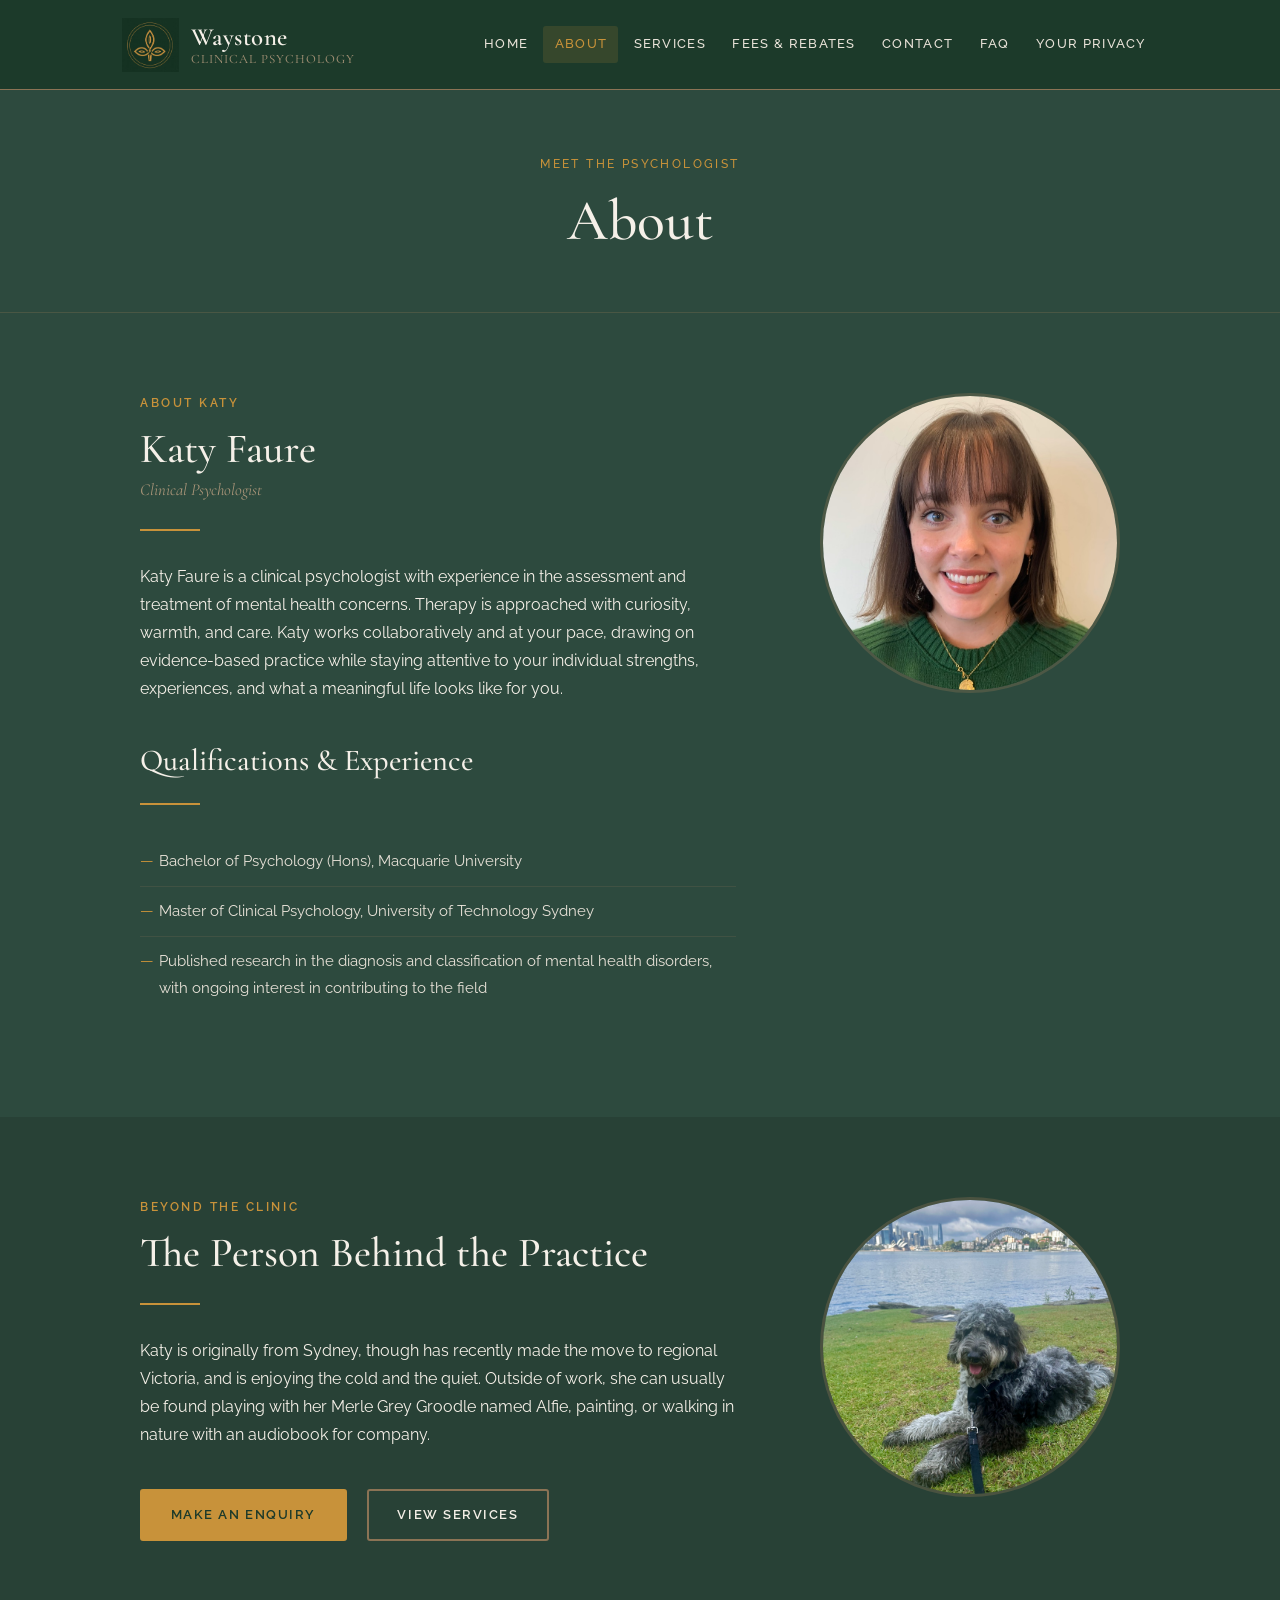
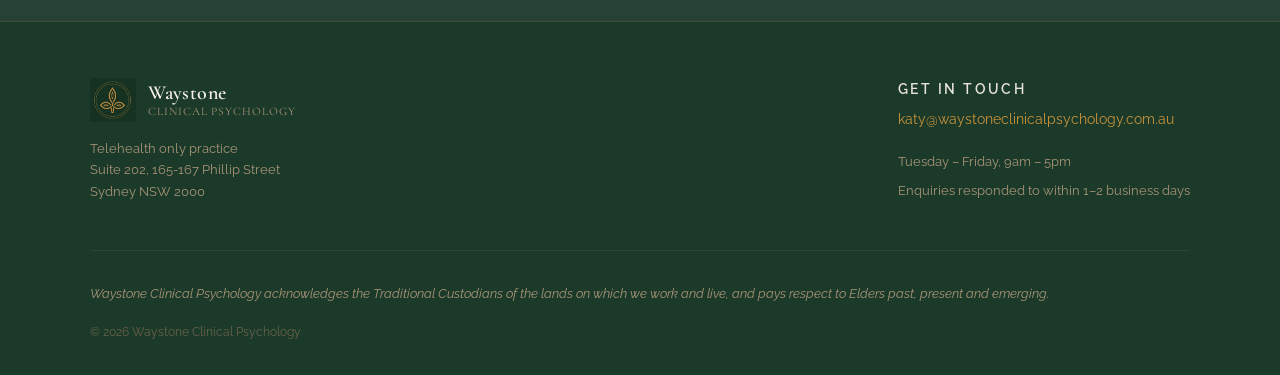
==== about.html @ 0be6ba47 "add logo and update about page" ====
<!DOCTYPE html>
<html lang="en">
<head>
  <meta charset="UTF-8">
  <meta name="viewport" content="width=device-width, initial-scale=1.0">
  <meta name="description" content="Katy Faure is a clinical psychologist offering telehealth psychology services for adults across Australia through Waystone Clinical Psychology. Specialising in trauma, EMDR, Schema Therapy, identity, shame, relationships, anxiety, depression, and complex presentations.">
  <meta name="keywords" content="Katy Faure, clinical psychologist, Waystone Clinical Psychology, telehealth psychology Australia, online psychologist Australia, telehealth psychologist, trauma therapy, EMDR therapy, Schema Therapy, IFS therapy, ACT therapy, CBT, DBT, anxiety treatment, depression treatment, trauma treatment, complex trauma, PTSD, shame therapy, identity therapy, relationship therapy, gender affirming psychology, WPATH assessment, sexuality psychology, adult psychology, psychologist telehealth, psychology Medicare rebate, Better Access psychology">
  <title>About — Waystone Clinical Psychology</title>
  <link rel="stylesheet" href="style.css">
  <link rel="preconnect" href="https://fonts.googleapis.com">
  <link rel="preconnect" href="https://fonts.gstatic.com" crossorigin>
  <link href="https://fonts.googleapis.com/css2?family=Cormorant+Garamond:ital,wght@0,300;0,400;0,500;0,600;1,300;1,400;1,500&family=Raleway:wght@300;400;500;600&display=swap" rel="stylesheet">
</head>
<body>

  <div id="site-header-placeholder"></div>

  <main>

    <!-- ── Page Header ── -->
    <section class="page-header">
      <div class="container">
        <p class="page-header__label">Meet the psychologist</p>
        <h1>About</h1>
      </div>
    </section>

    <!-- ── Section 1: About Katy ── -->
    <section class="section">
      <div class="container">
        <div class="about-grid">

          <!-- Text -->
          <div>
            <p class="section__label">About Katy</p>
            <h2>Katy Faure</h2>
            <p style="font-family:'Cormorant Garamond',serif;font-size:1.05rem;font-style:italic;color:var(--stone-light);margin-bottom:1.5rem;">Clinical Psychologist</p>
            <div class="divider"></div>

            <p>Katy Faure is a clinical psychologist with experience in the assessment and treatment of mental health concerns. Therapy is approached with curiosity, warmth, and care. Katy works collaboratively and at your pace, drawing on evidence-based practice while staying attentive to your individual strengths, experiences, and what a meaningful life looks like for you.</p>

            <h3 style="margin-top:2.5rem;margin-bottom:0.5rem;">Qualifications &amp; Experience</h3>
            <div class="divider"></div>

            <ul class="qualifications-list">
              <li>Bachelor of Psychology (Hons), Macquarie University</li>
              <li>Master of Clinical Psychology, University of Technology Sydney</li>
              <li>Published research in the diagnosis and classification of mental health disorders, with ongoing interest in contributing to the field</li>
            </ul>

          </div>

          <!-- Katy photo -->
          <div style="display:flex;align-items:center;justify-content:center;">
            <img src="katy.jpg" alt="Katy Faure, Clinical Psychologist" class="photo-circle">
          </div>

        </div>
      </div>
    </section>

    <!-- ── Section 2: The Person ── -->
    <section class="section section--alt">
      <div class="container">
        <div class="about-grid" style="max-width:1000px;margin:0 auto;">

          <!-- Text -->
          <div>
            <p class="section__label">Beyond the clinic</p>
            <h2>The Person Behind the Practice</h2>
            <div class="divider"></div>

            <p>Katy is originally from Sydney, though has recently made the move to regional Victoria, and is enjoying the cold and the quiet. Outside of work, she can usually be found playing with her Merle Grey Groodle named Alfie, painting, or walking in nature with an audiobook for company.</p>

            <div style="margin-top:2.5rem;">
              <a href="contact.html" class="btn btn--primary">Make an Enquiry</a>
              <a href="services.html" class="btn btn--outline" style="margin-left:1rem;">View Services</a>
            </div>
          </div>

          <!-- Alfie photo -->
          <div style="display:flex;align-items:center;justify-content:center;">
            <img src="alfie.jpg" alt="Alfie, Katy's Merle Grey Groodle" class="photo-circle" style="object-position: center 60%;">
          </div>

        </div>
      </div>
    </section>

  </main>

  <div id="site-footer-placeholder"></div>

  <script src="nav.js"></script>
</body>
</html>
---- style.css ----
/* =====================================================
   Waystone Clinical Psychology — Main Stylesheet
   ===================================================== */

@import url('https://fonts.googleapis.com/css2?family=Cormorant+Garamond:ital,wght@0,300;0,400;0,500;0,600;1,300;1,400;1,500&family=Raleway:wght@300;400;500;600&display=swap');

/* ── Reset & Base ── */
*, *::before, *::after {
  box-sizing: border-box;
  margin: 0;
  padding: 0;
}

:root {
  --green:  #2D4A3E;
  --green-dark: #1C3A2A;
  --cream:  #F5F0E8;
  --ochre:  #C8923A;
  --stone:  #8B7355;
  --stone-light: #A89478;
  --cream-dim: #E8E2D8;
}

html {
  scroll-behavior: smooth;
}

body {
  background-color: var(--green);
  color: var(--cream);
  font-family: 'Raleway', sans-serif;
  font-weight: 400;
  font-size: 1rem;
  line-height: 1.75;
  min-height: 100vh;
  display: flex;
  flex-direction: column;
}

img {
  max-width: 100%;
  display: block;
}

a {
  color: var(--ochre);
  text-decoration: none;
  transition: color 0.2s ease, opacity 0.2s ease;
}

a:hover {
  color: var(--cream);
}

/* ── Typography ── */
h1, h2, h3, h4, h5 {
  font-family: 'Cormorant Garamond', serif;
  font-weight: 500;
  line-height: 1.2;
  color: var(--cream);
}

h1 { font-size: clamp(2.2rem, 5vw, 3.6rem); }
h2 { font-size: clamp(1.7rem, 3.5vw, 2.6rem); }
h3 { font-size: clamp(1.3rem, 2.5vw, 1.9rem); }
h4 { font-size: 1.25rem; }

p {
  margin-bottom: 1.2rem;
  color: var(--cream);
}

p:last-child {
  margin-bottom: 0;
}

em {
  font-style: italic;
  color: var(--cream-dim);
}

strong {
  font-weight: 600;
}

/* ── Layout ── */
.container {
  width: 100%;
  max-width: 1100px;
  margin: 0 auto;
  padding: 0 2rem;
}

.container--narrow {
  max-width: 780px;
}

main {
  flex: 1;
}

/* ── Divider ── */
.divider {
  width: 60px;
  height: 2px;
  background-color: var(--ochre);
  margin: 1.5rem 0 2rem;
}

.divider--center {
  margin: 1.5rem auto 2rem;
}

/* ── Header / Nav ── */
.site-header {
  background-color: var(--green-dark);
  border-bottom: 1px solid var(--stone);
  position: sticky;
  top: 0;
  z-index: 100;
}

.header-inner {
  display: flex;
  align-items: center;
  justify-content: space-between;
  padding: 1.1rem 2rem;
  max-width: 1100px;
  margin: 0 auto;
  gap: 1rem;
}

/* Logo */
.logo {
  text-decoration: none;
  display: flex;
  flex-direction: row;
  align-items: center;
  gap: 0.75rem;
  line-height: 1.15;
}

.logo__img {
  height: 54px;
  width: auto;
  display: block;
  flex-shrink: 0;
  transition: opacity 0.2s;
}

.logo__text {
  display: flex;
  flex-direction: column;
}

.logo__wordmark {
  font-family: 'Cormorant Garamond', serif;
  font-size: 1.55rem;
  font-weight: 600;
  color: var(--cream);
  letter-spacing: 0.02em;
  transition: color 0.2s;
}

.logo__sub {
  font-family: 'Cormorant Garamond', serif;
  font-size: 0.8rem;
  font-weight: 400;
  color: var(--stone-light);
  letter-spacing: 0.08em;
  text-transform: uppercase;
  transition: color 0.2s;
}

.logo:hover .logo__img {
  opacity: 0.85;
}

.logo:hover .logo__wordmark,
.logo:hover .logo__sub {
  color: var(--ochre);
}

/* Hero logo (home page) */
.hero__logo {
  height: 130px;
  width: auto;
  display: block;
  margin: 0 auto 2rem;
}

/* Nav */
.site-nav {
  display: flex;
  align-items: center;
  gap: 0.25rem;
}

.site-nav a {
  font-family: 'Raleway', sans-serif;
  font-size: 0.82rem;
  font-weight: 500;
  letter-spacing: 0.1em;
  text-transform: uppercase;
  color: var(--cream-dim);
  padding: 0.45rem 0.7rem;
  border-radius: 3px;
  transition: color 0.2s, background-color 0.2s;
}

.site-nav a:hover,
.site-nav a.active {
  color: var(--cream);
  background-color: rgba(200, 146, 58, 0.15);
}

.site-nav a.active {
  color: var(--ochre);
}

/* Hamburger */
.nav-toggle {
  display: none;
  flex-direction: column;
  gap: 5px;
  background: none;
  border: none;
  cursor: pointer;
  padding: 6px;
  border-radius: 4px;
}

.nav-toggle span {
  display: block;
  width: 24px;
  height: 2px;
  background-color: var(--cream);
  transition: transform 0.3s, opacity 0.3s;
}

.nav-toggle[aria-expanded="true"] span:nth-child(1) {
  transform: translateY(7px) rotate(45deg);
}
.nav-toggle[aria-expanded="true"] span:nth-child(2) {
  opacity: 0;
}
.nav-toggle[aria-expanded="true"] span:nth-child(3) {
  transform: translateY(-7px) rotate(-45deg);
}

/* Mobile nav */
@media (max-width: 820px) {
  .logo__img {
    height: 42px;
  }

  .hero__logo {
    height: 100px;
  }

  .nav-toggle {
    display: flex;
  }

  .site-nav {
    display: none;
    flex-direction: column;
    align-items: flex-start;
    gap: 0;
    position: absolute;
    top: 100%;
    left: 0;
    right: 0;
    background-color: var(--green-dark);
    border-bottom: 1px solid var(--stone);
    padding: 1rem 2rem;
  }

  .site-nav.is-open {
    display: flex;
  }

  .site-nav a {
    width: 100%;
    padding: 0.7rem 0.5rem;
    border-bottom: 1px solid rgba(139, 115, 85, 0.2);
    border-radius: 0;
    font-size: 0.9rem;
  }

  .site-nav a:last-child {
    border-bottom: none;
  }

  .site-header {
    position: relative;
  }
}

/* ── Hero / Page Banner ── */
.hero {
  padding: 6rem 2rem 5rem;
  text-align: center;
  border-bottom: 1px solid rgba(139, 115, 85, 0.3);
}

.hero__eyebrow {
  font-family: 'Raleway', sans-serif;
  font-size: 0.78rem;
  font-weight: 500;
  letter-spacing: 0.2em;
  text-transform: uppercase;
  color: var(--ochre);
  margin-bottom: 1rem;
}

.hero__title {
  margin-bottom: 1.2rem;
}

.hero__tagline {
  font-family: 'Cormorant Garamond', serif;
  font-size: clamp(1.2rem, 2.5vw, 1.55rem);
  font-style: italic;
  color: var(--cream-dim);
  margin-bottom: 2rem;
}

.hero__notice {
  display: inline-block;
  font-size: 0.82rem;
  font-weight: 500;
  letter-spacing: 0.05em;
  color: var(--stone-light);
  background-color: rgba(139, 115, 85, 0.15);
  border: 1px solid rgba(139, 115, 85, 0.35);
  padding: 0.55rem 1.2rem;
  border-radius: 3px;
  margin-top: 0.5rem;
}

/* Page header (for inner pages) */
.page-header {
  padding: 4rem 2rem 3.5rem;
  text-align: center;
  border-bottom: 1px solid rgba(139, 115, 85, 0.3);
}

.page-header__label {
  font-family: 'Raleway', sans-serif;
  font-size: 0.75rem;
  font-weight: 500;
  letter-spacing: 0.2em;
  text-transform: uppercase;
  color: var(--ochre);
  margin-bottom: 0.75rem;
}

/* ── Sections ── */
.section {
  padding: 5rem 2rem;
}

.section--alt {
  background-color: rgba(0, 0, 0, 0.12);
}

.section--tight {
  padding: 3.5rem 2rem;
}

.section__label {
  font-family: 'Raleway', sans-serif;
  font-size: 0.72rem;
  font-weight: 600;
  letter-spacing: 0.22em;
  text-transform: uppercase;
  color: var(--ochre);
  margin-bottom: 0.75rem;
}

/* ── Definition Block (Home) ── */
.definition-block {
  max-width: 720px;
  margin: 0 auto;
  padding: 2.5rem 3rem;
  border-left: 3px solid var(--ochre);
  background-color: rgba(0,0,0,0.12);
  border-radius: 0 4px 4px 0;
}

.definition-block p {
  font-family: 'Cormorant Garamond', serif;
  font-size: clamp(1.05rem, 2vw, 1.25rem);
  font-weight: 400;
  line-height: 1.85;
  color: var(--cream-dim);
}

@media (max-width: 600px) {
  .definition-block {
    padding: 1.75rem 1.5rem;
  }
}

/* ── Nav Buttons (Home) ── */
.nav-buttons {
  display: flex;
  flex-wrap: wrap;
  gap: 1rem;
  justify-content: center;
  margin-top: 5rem;
}

/* ── Buttons ── */
.btn {
  display: inline-block;
  font-family: 'Raleway', sans-serif;
  font-size: 0.8rem;
  font-weight: 600;
  letter-spacing: 0.12em;
  text-transform: uppercase;
  padding: 0.8rem 1.8rem;
  border-radius: 3px;
  cursor: pointer;
  transition: background-color 0.2s, color 0.2s, border-color 0.2s, transform 0.15s;
  border: 2px solid transparent;
  text-decoration: none;
}

.btn--primary {
  background-color: var(--ochre);
  color: var(--green-dark);
  border-color: var(--ochre);
}

.btn--primary:hover {
  background-color: transparent;
  color: var(--ochre);
  transform: translateY(-1px);
}

.btn--outline {
  background-color: transparent;
  color: var(--cream);
  border-color: var(--stone);
}

.btn--outline:hover {
  border-color: var(--ochre);
  color: var(--ochre);
  transform: translateY(-1px);
}

/* ── About Page — Two Column ── */
.about-grid {
  display: grid;
  grid-template-columns: 1fr 340px;
  gap: 4rem;
  align-items: start;
  max-width: 1000px;
  margin: 0 auto;
}

.about-grid--reversed {
  grid-template-columns: 340px 1fr;
}

.photo-placeholder {
  background-color: rgba(139, 115, 85, 0.15);
  border: 2px dashed rgba(139, 115, 85, 0.4);
  border-radius: 4px;
  aspect-ratio: 3/4;
  display: flex;
  flex-direction: column;
  align-items: center;
  justify-content: center;
  gap: 0.75rem;
  color: var(--stone-light);
  font-size: 0.8rem;
  font-family: 'Raleway', sans-serif;
  font-weight: 500;
  letter-spacing: 0.06em;
  text-align: center;
  padding: 2rem;
}

.photo-placeholder svg {
  opacity: 0.4;
}

.photo-circle {
  width: 100%;
  max-width: 300px;
  aspect-ratio: 1 / 1;
  border-radius: 50%;
  object-fit: cover;
  object-position: center top;
  display: block;
  margin: 0 auto;
  border: 3px solid rgba(139, 115, 85, 0.35);
}

.qualifications-list {
  list-style: none;
  margin: 1.5rem 0;
}

.qualifications-list li {
  padding: 0.7rem 0;
  border-bottom: 1px solid rgba(139, 115, 85, 0.2);
  padding-left: 1.2rem;
  position: relative;
  font-size: 0.95rem;
  color: var(--cream-dim);
}

.qualifications-list li::before {
  content: '—';
  position: absolute;
  left: 0;
  color: var(--ochre);
}

.qualifications-list li:last-child {
  border-bottom: none;
}

@media (max-width: 820px) {
  .about-grid,
  .about-grid--reversed {
    grid-template-columns: 1fr;
  }

  .about-grid--reversed .photo-placeholder {
    order: -1;
    aspect-ratio: 4/3;
    max-height: 280px;
  }
}

/* ── Services Page ── */
.services-list {
  list-style: none;
  display: grid;
  grid-template-columns: repeat(auto-fill, minmax(260px, 1fr));
  gap: 0;
  margin: 1.5rem 0;
}

.services-list li {
  padding: 0.85rem 1rem 0.85rem 1.5rem;
  border-bottom: 1px solid rgba(139, 115, 85, 0.2);
  border-right: 1px solid rgba(139, 115, 85, 0.2);
  position: relative;
  font-size: 0.95rem;
  color: var(--cream-dim);
}

.services-list li::before {
  content: '';
  position: absolute;
  left: 0;
  top: 50%;
  transform: translateY(-50%);
  width: 4px;
  height: 4px;
  background-color: var(--ochre);
  border-radius: 50%;
}

.callout-box {
  background-color: rgba(200, 146, 58, 0.08);
  border: 1px solid rgba(200, 146, 58, 0.3);
  border-radius: 4px;
  padding: 1.75rem 2rem;
  margin-top: 2.5rem;
  font-size: 0.95rem;
}

/* ── Fees Page ── */
.fees-grid {
  display: grid;
  grid-template-columns: repeat(auto-fit, minmax(280px, 1fr));
  gap: 2rem;
  margin-top: 1rem;
}

.fee-card {
  background-color: rgba(0,0,0,0.15);
  border: 1px solid rgba(139, 115, 85, 0.3);
  border-radius: 6px;
  padding: 2rem 2rem 1.75rem;
}

.fee-card h3 {
  margin-bottom: 0.5rem;
}

.fee-amount {
  font-family: 'Cormorant Garamond', serif;
  font-size: 2.6rem;
  font-weight: 600;
  color: var(--ochre);
  line-height: 1;
  margin: 0.75rem 0 0.25rem;
}

.fee-detail {
  font-size: 0.85rem;
  color: var(--stone-light);
}

.cancellation-table {
  width: 100%;
  border-collapse: collapse;
  margin-top: 1.5rem;
  font-size: 0.92rem;
}

.cancellation-table th,
.cancellation-table td {
  padding: 0.9rem 1.25rem;
  text-align: left;
  border-bottom: 1px solid rgba(139, 115, 85, 0.2);
  color: var(--cream-dim);
}

.cancellation-table th {
  font-family: 'Raleway', sans-serif;
  font-weight: 600;
  font-size: 0.78rem;
  letter-spacing: 0.1em;
  text-transform: uppercase;
  color: var(--stone-light);
  background-color: rgba(0,0,0,0.1);
}

.cancellation-table tr:last-child td {
  border-bottom: none;
}

.cancellation-table td:last-child {
  color: var(--ochre);
  font-weight: 600;
}

@media (max-width: 600px) {
  .cancellation-table th,
  .cancellation-table td {
    padding: 0.75rem 0.75rem;
  }
}

/* ── Contact Page ── */
.contact-grid {
  display: grid;
  grid-template-columns: 1fr 420px;
  gap: 4rem;
  align-items: start;
  max-width: 1000px;
  margin: 0 auto;
}

.form-group {
  margin-bottom: 1.5rem;
}

.form-group label {
  display: block;
  font-size: 0.8rem;
  font-weight: 600;
  letter-spacing: 0.1em;
  text-transform: uppercase;
  color: var(--stone-light);
  margin-bottom: 0.5rem;
}

.form-group input,
.form-group textarea {
  width: 100%;
  background-color: rgba(0,0,0,0.2);
  border: 1px solid rgba(139, 115, 85, 0.4);
  border-radius: 4px;
  color: var(--cream);
  font-family: 'Raleway', sans-serif;
  font-size: 0.95rem;
  padding: 0.85rem 1rem;
  transition: border-color 0.2s;
  outline: none;
}

.form-group input::placeholder,
.form-group textarea::placeholder {
  color: rgba(245, 240, 232, 0.3);
}

.form-group input:focus,
.form-group textarea:focus {
  border-color: var(--ochre);
  background-color: rgba(0,0,0,0.25);
}

.form-group textarea {
  min-height: 150px;
  resize: vertical;
}

.crisis-box {
  background-color: rgba(0,0,0,0.15);
  border: 1px solid rgba(139, 115, 85, 0.3);
  border-radius: 6px;
  padding: 1.75rem 2rem;
}

.crisis-box h3 {
  font-size: 1.1rem;
  margin-bottom: 1rem;
  color: var(--ochre);
}

.crisis-list {
  list-style: none;
}

.crisis-list li {
  padding: 0.55rem 0;
  border-bottom: 1px solid rgba(139, 115, 85, 0.15);
  font-size: 0.9rem;
  color: var(--cream-dim);
  display: flex;
  justify-content: space-between;
  gap: 1rem;
  flex-wrap: wrap;
}

.crisis-list li:last-child {
  border-bottom: none;
}

.crisis-list .service-name {
  font-weight: 500;
}

.crisis-list .service-number {
  color: var(--ochre);
  font-weight: 600;
  font-family: 'Cormorant Garamond', serif;
  font-size: 1rem;
  white-space: nowrap;
}

@media (max-width: 820px) {
  .contact-grid {
    grid-template-columns: 1fr;
  }
}

/* ── FAQ Page ── */
.faq-list {
  max-width: 780px;
  margin: 0 auto;
}

.faq-item {
  border-bottom: 1px solid rgba(139, 115, 85, 0.25);
}

.faq-question {
  width: 100%;
  text-align: left;
  background: none;
  border: none;
  cursor: pointer;
  padding: 1.5rem 0;
  display: flex;
  justify-content: space-between;
  align-items: center;
  gap: 1rem;
  font-family: 'Cormorant Garamond', serif;
  font-size: 1.25rem;
  font-weight: 500;
  color: var(--cream);
  transition: color 0.2s;
}

.faq-question:hover {
  color: var(--ochre);
}

.faq-question[aria-expanded="true"] {
  color: var(--ochre);
}

.faq-icon {
  width: 20px;
  height: 20px;
  flex-shrink: 0;
  position: relative;
  color: var(--ochre);
}

.faq-icon::before,
.faq-icon::after {
  content: '';
  position: absolute;
  background-color: currentColor;
  transition: transform 0.3s, opacity 0.3s;
}

.faq-icon::before {
  width: 14px;
  height: 1.5px;
  top: 50%;
  left: 50%;
  transform: translate(-50%, -50%);
}

.faq-icon::after {
  width: 1.5px;
  height: 14px;
  top: 50%;
  left: 50%;
  transform: translate(-50%, -50%);
}

.faq-question[aria-expanded="true"] .faq-icon::after {
  transform: translate(-50%, -50%) rotate(90deg);
  opacity: 0;
}

.faq-answer {
  overflow: hidden;
  max-height: 0;
  transition: max-height 0.35s ease, padding 0.3s ease;
}

.faq-answer.is-open {
  max-height: 500px;
  padding-bottom: 1.5rem;
}

.faq-answer p {
  font-size: 0.95rem;
  line-height: 1.8;
  color: var(--cream-dim);
}

/* ── Privacy Page ── */
.privacy-content {
  max-width: 780px;
  margin: 0 auto;
}

.privacy-content h3 {
  font-size: 1.3rem;
  color: var(--ochre);
  margin: 2.5rem 0 0.75rem;
}

.privacy-content h3:first-child {
  margin-top: 0;
}

.privacy-content p {
  font-size: 0.95rem;
  color: var(--cream-dim);
  line-height: 1.85;
}

.privacy-meta {
  font-size: 0.82rem;
  color: var(--stone-light);
  font-weight: 500;
  letter-spacing: 0.05em;
  margin-bottom: 2.5rem;
}

.complaints-list {
  list-style: none;
  margin-top: 0.75rem;
}

.complaints-list li {
  padding: 0.5rem 0 0.5rem 1.2rem;
  position: relative;
  font-size: 0.92rem;
  color: var(--cream-dim);
  border-bottom: 1px solid rgba(139, 115, 85, 0.15);
}

.complaints-list li:last-child {
  border-bottom: none;
}

.complaints-list li::before {
  content: '•';
  position: absolute;
  left: 0;
  color: var(--ochre);
}

/* ── Footer ── */
.site-footer {
  background-color: var(--green-dark);
  border-top: 1px solid rgba(139, 115, 85, 0.35);
  padding: 3.5rem 2rem 2rem;
  margin-top: auto;
}

.footer-inner {
  max-width: 1100px;
  margin: 0 auto;
  display: grid;
  grid-template-columns: 1fr auto;
  gap: 3rem;
}

.footer-logo .logo__img {
  height: 44px;
}

.footer-logo .logo__wordmark {
  font-size: 1.25rem;
}

.footer-logo .logo__sub {
  font-size: 0.72rem;
}

.footer-logo p {
  margin-top: 1rem;
  font-size: 0.82rem;
  color: var(--stone-light);
  line-height: 1.65;
}

.footer-heading {
  font-family: 'Raleway', sans-serif;
  font-size: 0.72rem;
  font-weight: 600;
  letter-spacing: 0.18em;
  text-transform: uppercase;
  color: var(--stone-light);
  margin-bottom: 1rem;
}

.footer-links {
  list-style: none;
}

.footer-links li {
  margin-bottom: 0.45rem;
}

.footer-links a {
  font-size: 0.85rem;
  color: var(--cream-dim);
  transition: color 0.2s;
}

.footer-links a:hover {
  color: var(--ochre);
}

.footer-contact p {
  font-size: 0.85rem;
  color: var(--cream-dim);
  margin-bottom: 0.4rem;
}

.footer-contact a {
  font-size: 0.85rem;
  color: var(--ochre);
}

.footer-bottom {
  max-width: 1100px;
  margin: 2.5rem auto 0;
  padding-top: 2rem;
  border-top: 1px solid rgba(139, 115, 85, 0.2);
}

.acknowledgement {
  font-size: 0.82rem;
  color: var(--stone-light);
  line-height: 1.7;
  font-style: italic;
  margin-bottom: 1rem;
}

.copyright {
  font-size: 0.78rem;
  color: rgba(139, 115, 85, 0.7);
}

@media (max-width: 820px) {
  .footer-inner {
    grid-template-columns: 1fr;
    gap: 2.5rem;
  }

  .footer-logo {
    grid-column: 1 / -1;
  }
}

@media (max-width: 540px) {
  .footer-inner {
    grid-template-columns: 1fr;
  }

  .footer-logo {
    grid-column: auto;
  }
}

/* ── Utility ── */
.text-center { text-align: center; }
.mt-1 { margin-top: 1rem; }
.mt-2 { margin-top: 2rem; }
.mt-3 { margin-top: 3rem; }
.mb-0 { margin-bottom: 0; }

/* ── Animations ── */
@keyframes fadeInUp {
  from { opacity: 0; transform: translateY(18px); }
  to   { opacity: 1; transform: translateY(0); }
}

.fade-in {
  animation: fadeInUp 0.7s ease both;
}

.fade-in--delay-1 { animation-delay: 0.15s; }
.fade-in--delay-2 { animation-delay: 0.3s; }
.fade-in--delay-3 { animation-delay: 0.45s; }
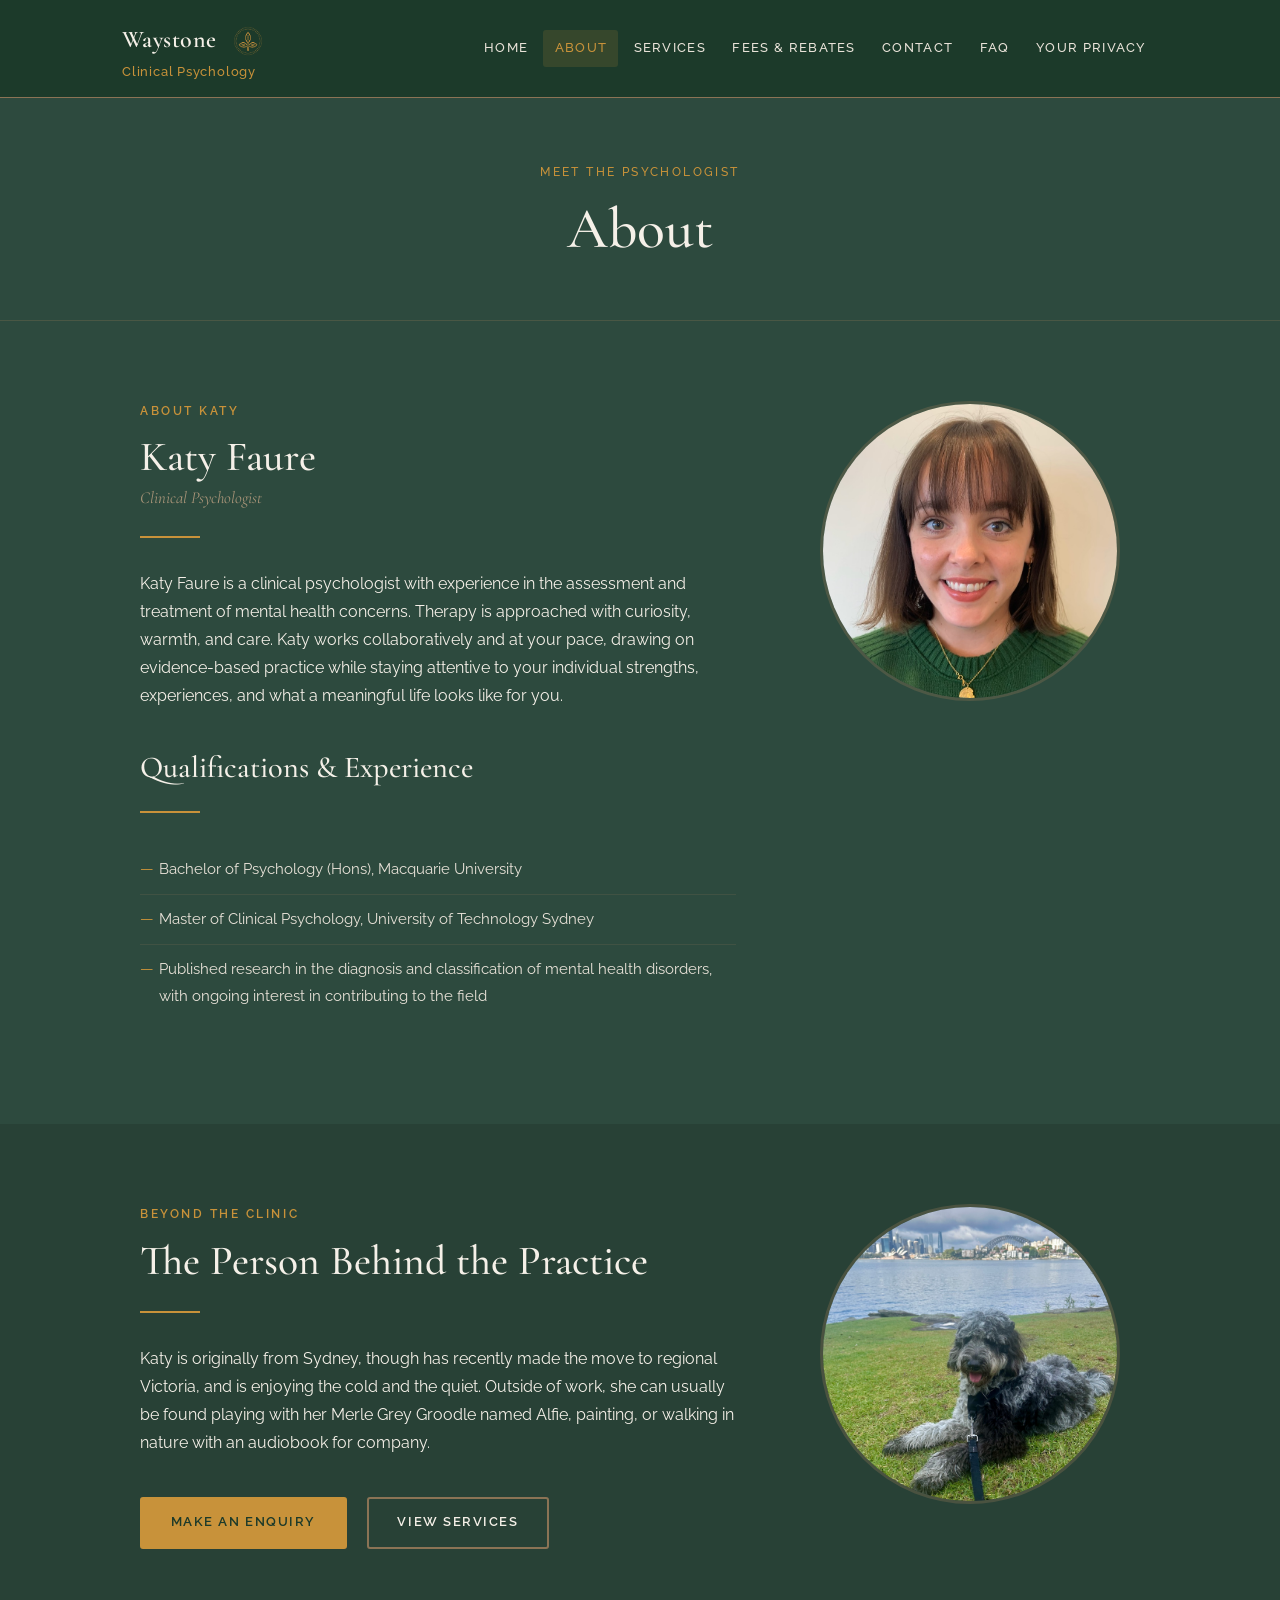
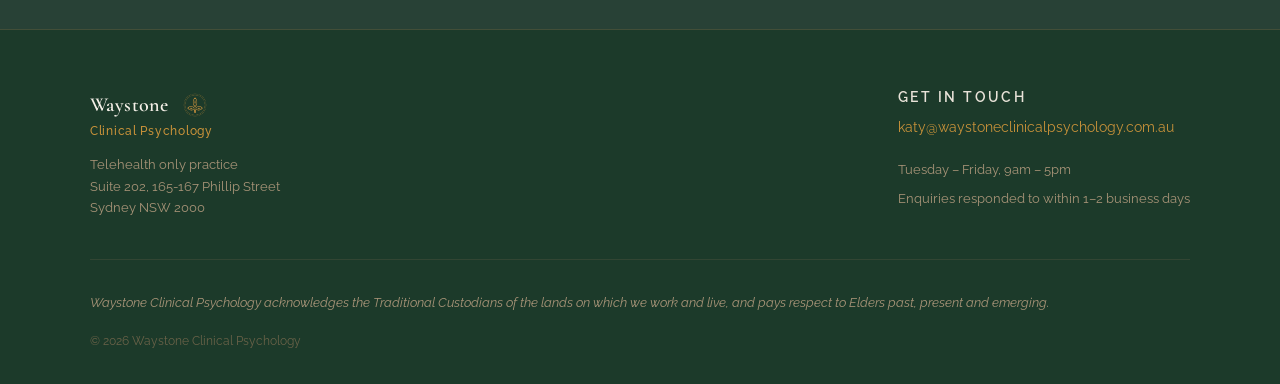
==== commit c7261487: "add favicon" ====
--- a/about.html
+++ b/about.html
@@ -6,6 +6,7 @@
   <meta name="description" content="Katy Faure is a clinical psychologist offering telehealth psychology services for adults across Australia through Waystone Clinical Psychology. Specialising in trauma, EMDR, Schema Therapy, identity, shame, relationships, anxiety, depression, and complex presentations.">
   <meta name="keywords" content="Katy Faure, clinical psychologist, Waystone Clinical Psychology, telehealth psychology Australia, online psychologist Australia, telehealth psychologist, trauma therapy, EMDR therapy, Schema Therapy, IFS therapy, ACT therapy, CBT, DBT, anxiety treatment, depression treatment, trauma treatment, complex trauma, PTSD, shame therapy, identity therapy, relationship therapy, gender affirming psychology, WPATH assessment, sexuality psychology, adult psychology, psychologist telehealth, psychology Medicare rebate, Better Access psychology">
   <title>About — Waystone Clinical Psychology</title>
+  <link rel="icon" type="image/x-icon" href="favicon.ico">
   <link rel="stylesheet" href="style.css">
   <link rel="preconnect" href="https://fonts.googleapis.com">
   <link rel="preconnect" href="https://fonts.gstatic.com" crossorigin>
--- a/style.css
+++ b/style.css
@@ -133,57 +133,59 @@
 /* Logo */
 .logo {
   text-decoration: none;
+  display: inline-flex;
+  flex-direction: column;
+  line-height: 1.2;
+}
+
+.logo__top {
   display: flex;
-  flex-direction: row;
   align-items: center;
-  gap: 0.75rem;
-  line-height: 1.15;
+  gap: 0.5rem;
+}
+
+.logo__wordmark {
+  font-family: 'Cormorant Garamond', serif;
+  font-size: 1.5rem; /* ~24px */
+  font-weight: 600;
+  color: var(--cream);
+  letter-spacing: 0.02em;
+  transition: color 0.2s;
+  white-space: nowrap;
 }
 
 .logo__img {
-  height: 54px;
+  height: 46px;
   width: auto;
   display: block;
   flex-shrink: 0;
   transition: opacity 0.2s;
 }
 
-.logo__text {
-  display: flex;
-  flex-direction: column;
-}
-
-.logo__wordmark {
-  font-family: 'Cormorant Garamond', serif;
-  font-size: 1.55rem;
-  font-weight: 600;
+.logo__sub {
+  font-family: 'Raleway', sans-serif;
+  font-size: 0.82rem; /* ~13px */
+  font-weight: 500;
+  color: var(--ochre);
+  letter-spacing: 0.06em;
+  transition: color 0.2s;
+}
+
+.logo:hover .logo__img {
+  opacity: 0.8;
+}
+
+.logo:hover .logo__wordmark {
+  color: var(--ochre);
+}
+
+.logo:hover .logo__sub {
   color: var(--cream);
-  letter-spacing: 0.02em;
-  transition: color 0.2s;
-}
-
-.logo__sub {
-  font-family: 'Cormorant Garamond', serif;
-  font-size: 0.8rem;
-  font-weight: 400;
-  color: var(--stone-light);
-  letter-spacing: 0.08em;
-  text-transform: uppercase;
-  transition: color 0.2s;
-}
-
-.logo:hover .logo__img {
-  opacity: 0.85;
-}
-
-.logo:hover .logo__wordmark,
-.logo:hover .logo__sub {
-  color: var(--ochre);
 }
 
 /* Hero logo (home page) */
 .hero__logo {
-  height: 130px;
+  height: 110px;
   width: auto;
   display: block;
   margin: 0 auto 2rem;
@@ -251,11 +253,15 @@
 /* Mobile nav */
 @media (max-width: 820px) {
   .logo__img {
-    height: 42px;
+    height: 38px;
+  }
+
+  .logo__wordmark {
+    font-size: 1.3rem;
   }
 
   .hero__logo {
-    height: 100px;
+    height: 88px;
   }
 
   .nav-toggle {
@@ -917,7 +923,7 @@
 }
 
 .footer-logo .logo__img {
-  height: 44px;
+  height: 38px;
 }
 
 .footer-logo .logo__wordmark {
@@ -925,7 +931,7 @@
 }
 
 .footer-logo .logo__sub {
-  font-size: 0.72rem;
+  font-size: 0.75rem;
 }
 
 .footer-logo p {
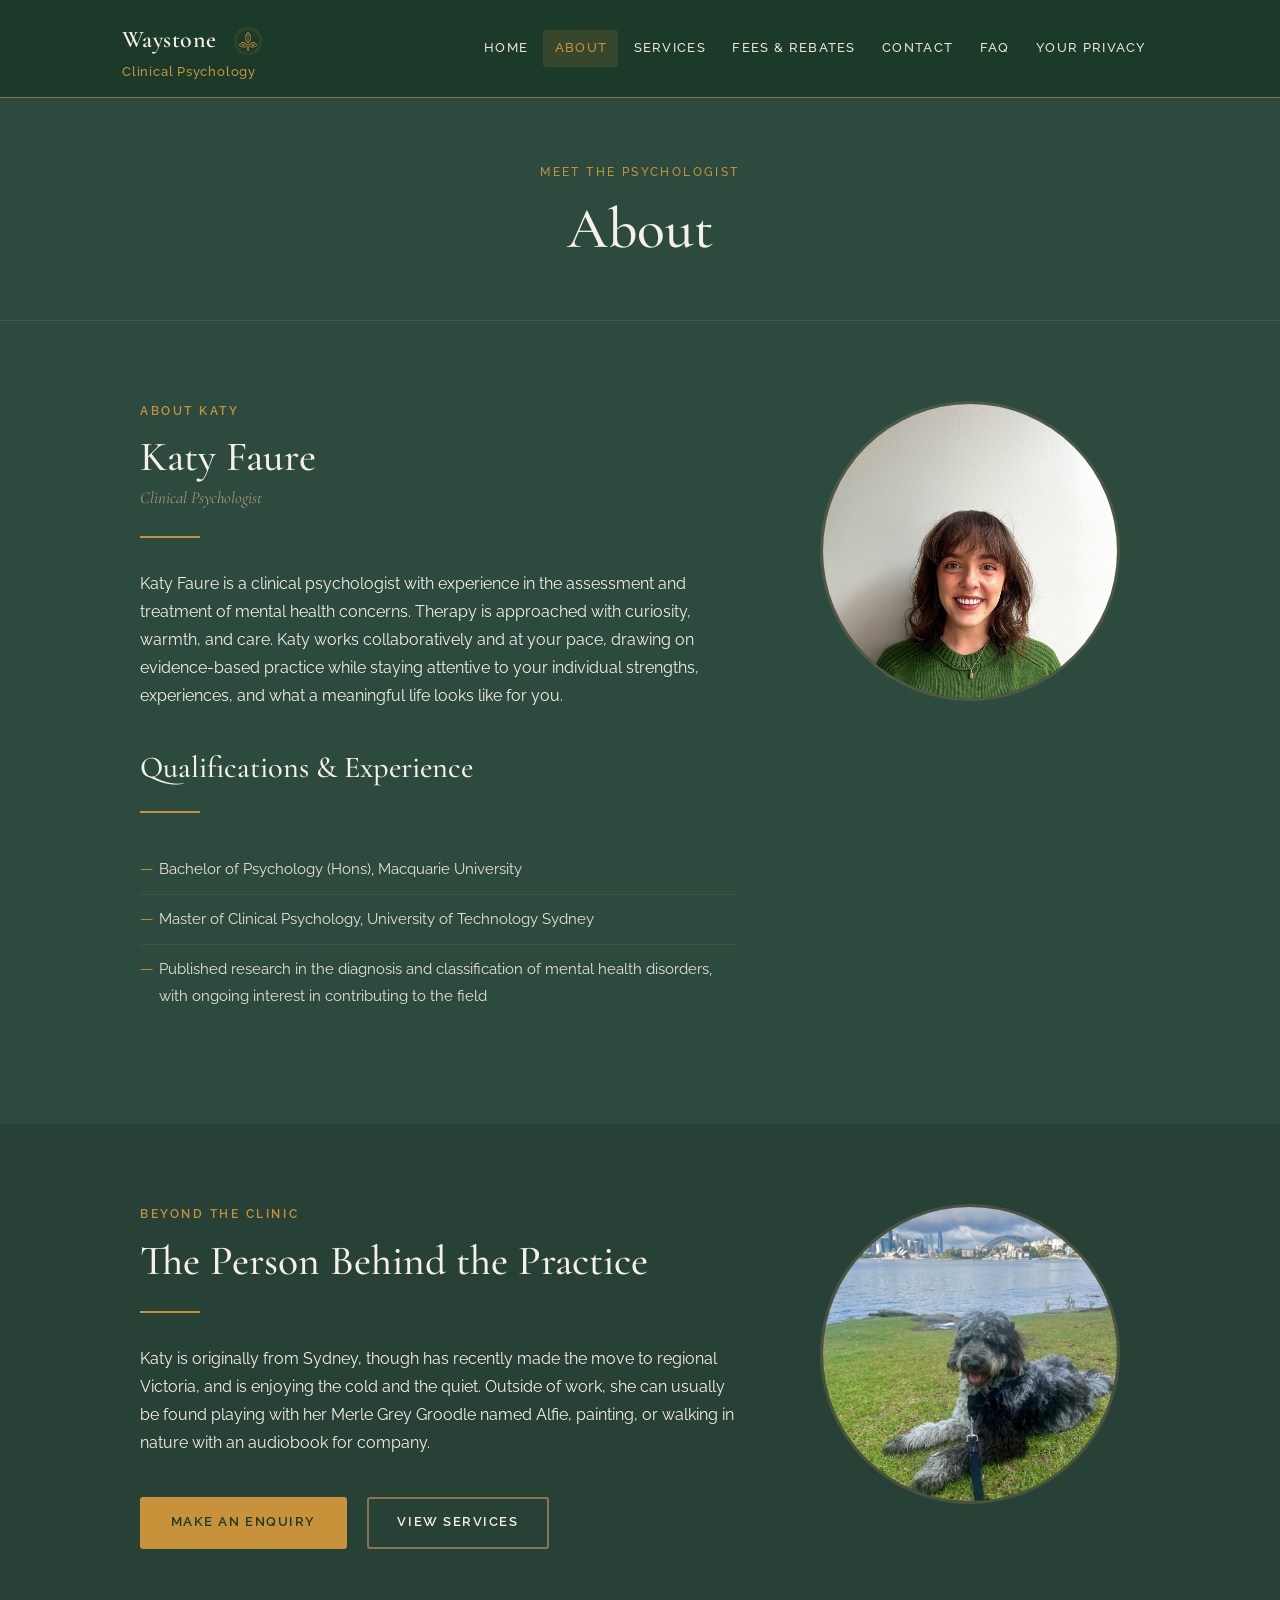
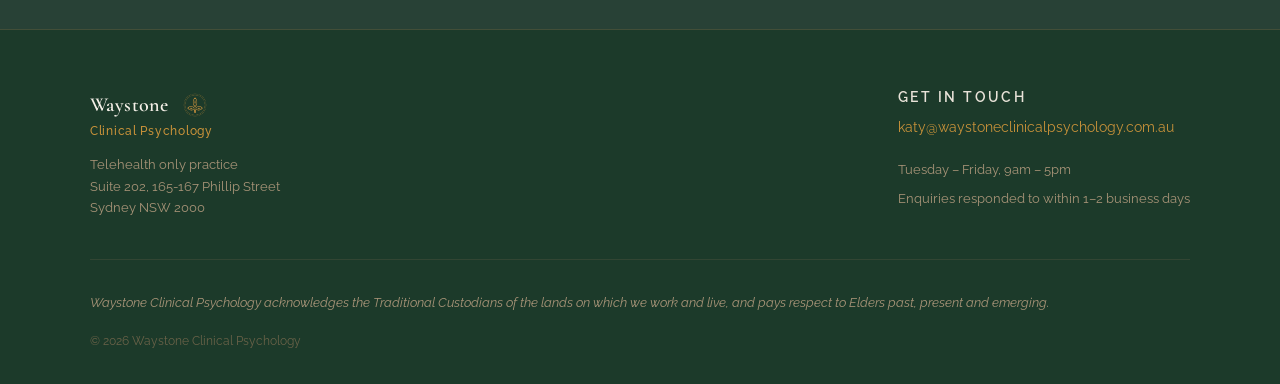
==== commit 0d4944f6: "update headshot photo" ====
--- a/about.html
+++ b/about.html
@@ -7,6 +7,9 @@
   <meta name="keywords" content="Katy Faure, clinical psychologist, Waystone Clinical Psychology, telehealth psychology Australia, online psychologist Australia, telehealth psychologist, trauma therapy, EMDR therapy, Schema Therapy, IFS therapy, ACT therapy, CBT, DBT, anxiety treatment, depression treatment, trauma treatment, complex trauma, PTSD, shame therapy, identity therapy, relationship therapy, gender affirming psychology, WPATH assessment, sexuality psychology, adult psychology, psychologist telehealth, psychology Medicare rebate, Better Access psychology">
   <title>About — Waystone Clinical Psychology</title>
   <link rel="icon" type="image/x-icon" href="favicon.ico">
+  <link rel="icon" type="image/png" href="waystone-logo.png">
+  <link rel="apple-touch-icon" href="waystone-logo.png">
+  <link rel="canonical" href="https://waystoneclinicalpsychology.com.au/about.html">
   <link rel="stylesheet" href="style.css">
   <link rel="preconnect" href="https://fonts.googleapis.com">
   <link rel="preconnect" href="https://fonts.gstatic.com" crossorigin>
@@ -53,7 +56,7 @@
 
           <!-- Katy photo -->
           <div style="display:flex;align-items:center;justify-content:center;">
-            <img src="katy.jpg" alt="Katy Faure, Clinical Psychologist" class="photo-circle">
+            <img src="waystone_headshot_v3_circle.jpg" alt="Katy Faure, Clinical Psychologist" class="photo-circle" style="object-position: center top;">
           </div>
 
         </div>
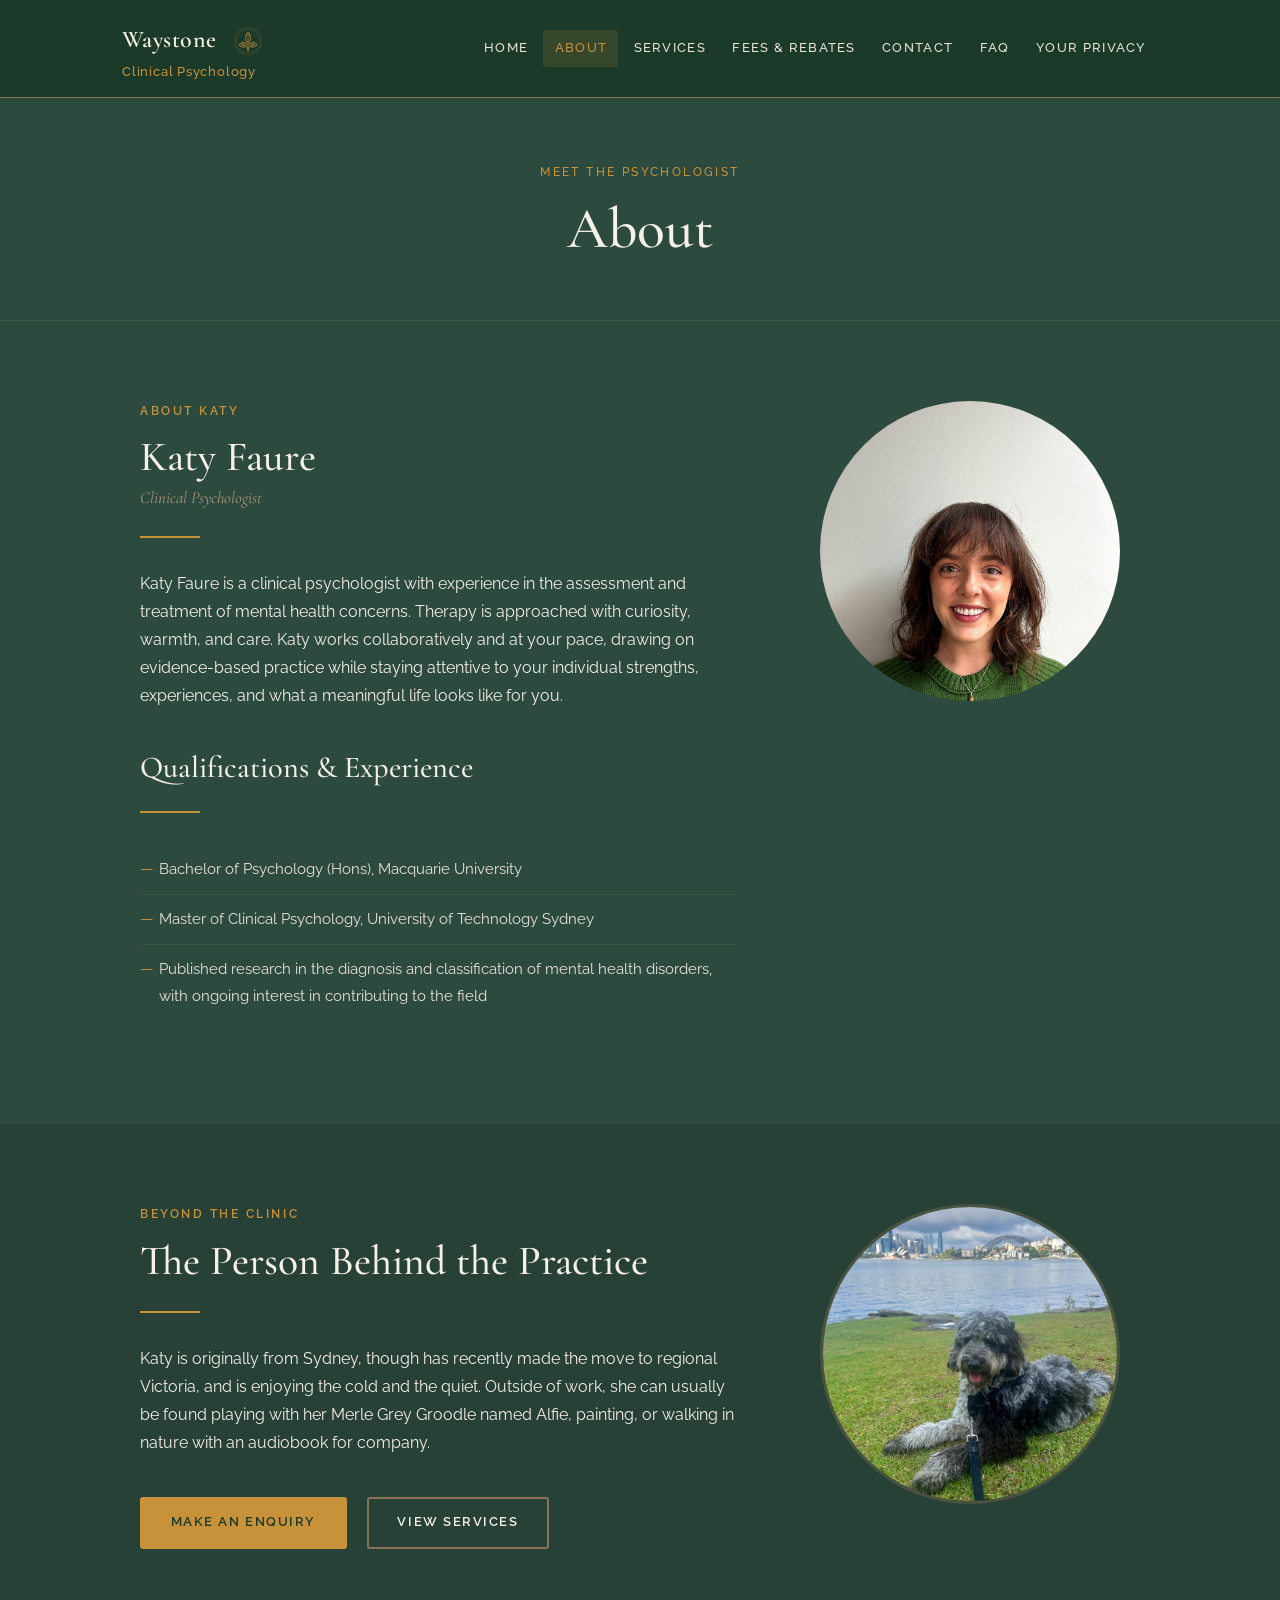
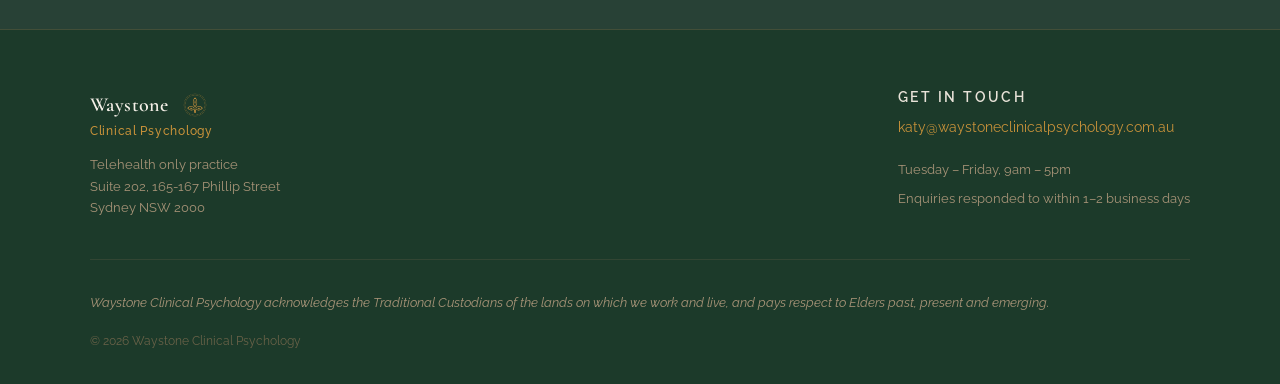
==== commit 9e21aa54: "centre and zoom headshot" ====
--- a/about.html
+++ b/about.html
@@ -55,8 +55,8 @@
           </div>
 
           <!-- Katy photo -->
-          <div style="display:flex;align-items:center;justify-content:center;">
-            <img src="waystone_headshot_v3_circle.jpg" alt="Katy Faure, Clinical Psychologist" class="photo-circle" style="object-position: center top;">
+          <div style="display:flex;align-items:center;justify-content:center;overflow:hidden;border-radius:50%;max-width:300px;width:100%;aspect-ratio:1/1;margin:0 auto;">
+            <img src="waystone_headshot_v3_circle.jpg" alt="Katy Faure, Clinical Psychologist" class="photo-circle" style="object-fit:cover;object-position:center 25%;transform:scale(1.2);width:100%;height:100%;">
           </div>
 
         </div>
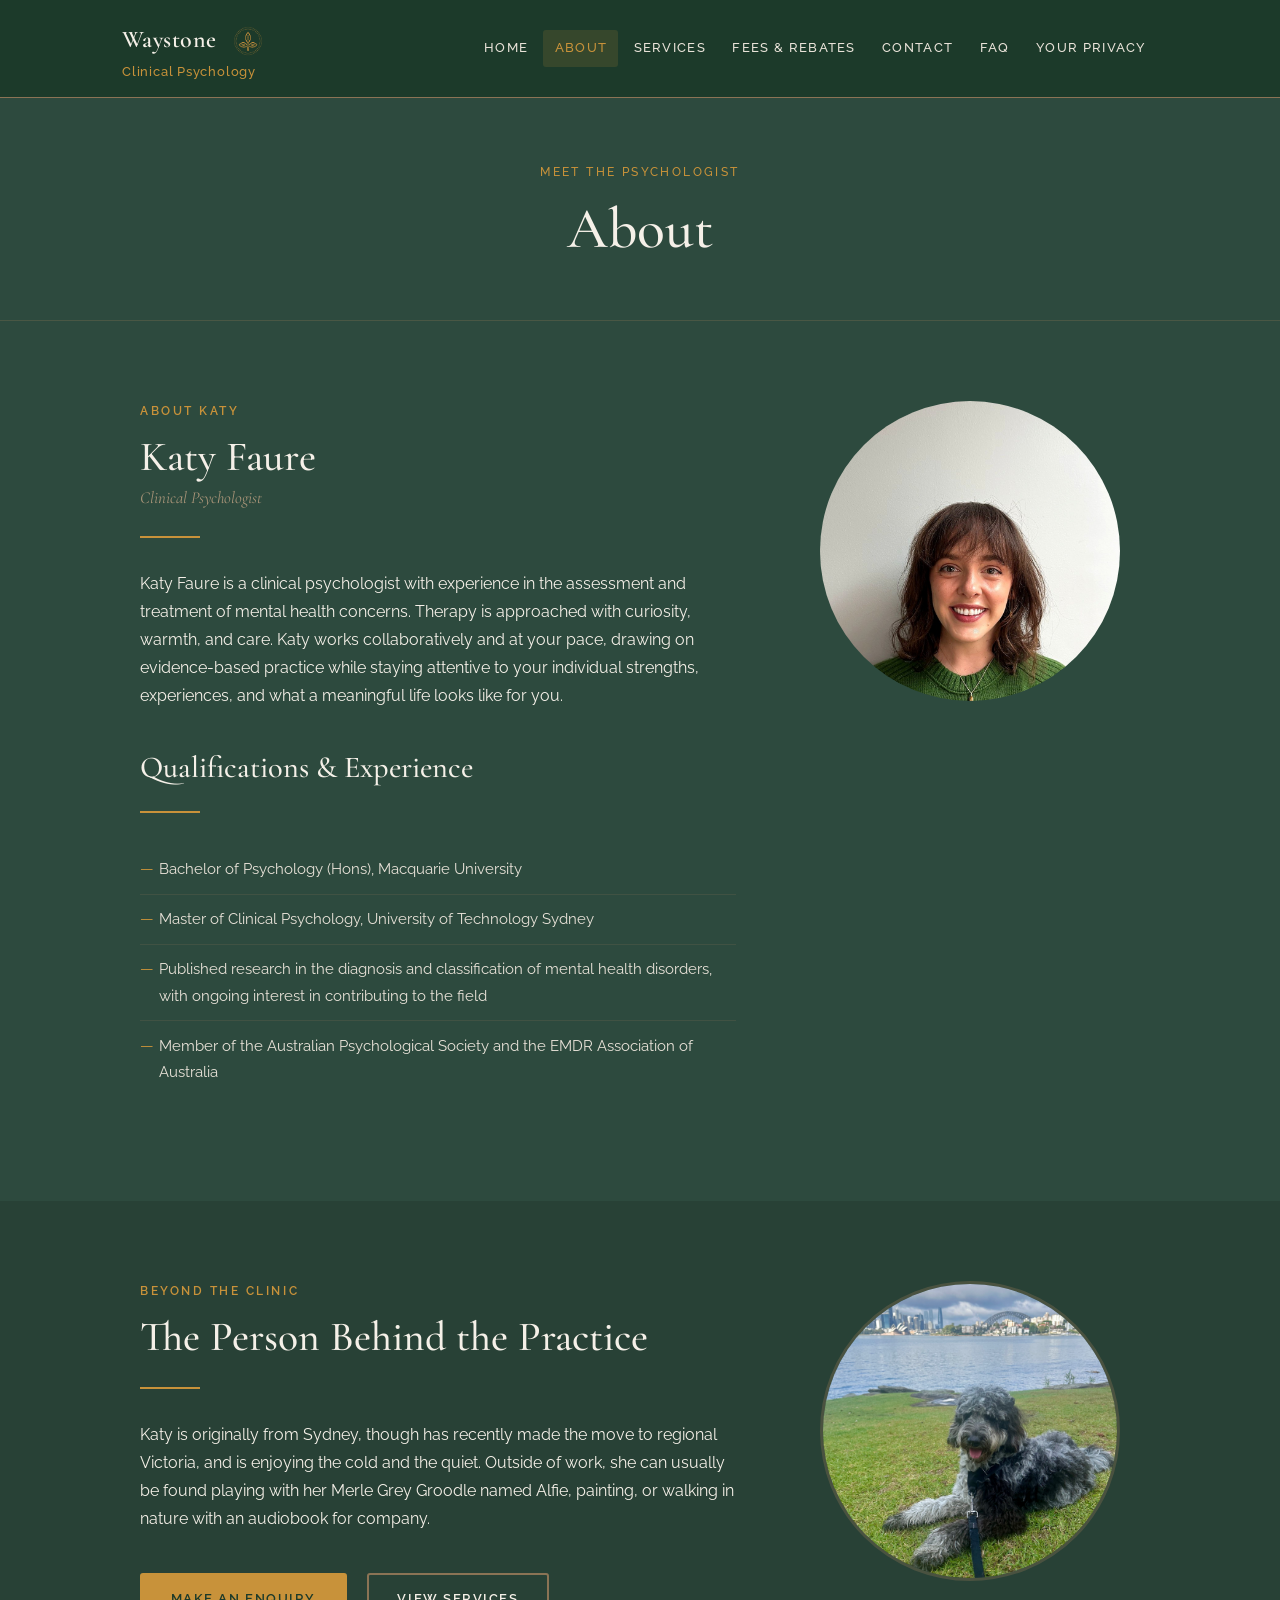
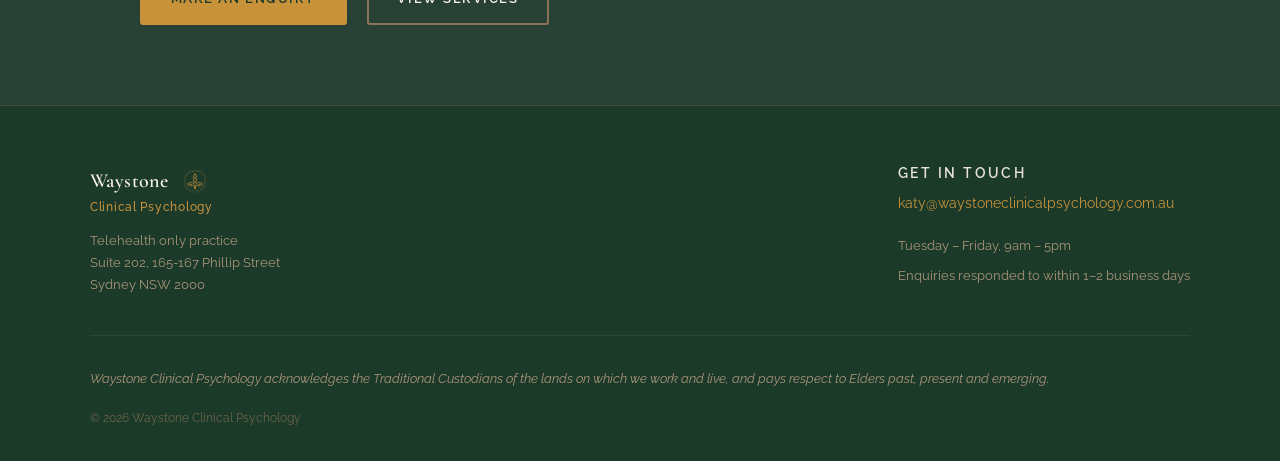
==== commit e150a97c: "add professional memberships to qualifications list Co-Authored-By: Claude Sonnet 4.6 <noreply@anthr" ====
--- a/about.html
+++ b/about.html
@@ -50,6 +50,7 @@
               <li>Bachelor of Psychology (Hons), Macquarie University</li>
               <li>Master of Clinical Psychology, University of Technology Sydney</li>
               <li>Published research in the diagnosis and classification of mental health disorders, with ongoing interest in contributing to the field</li>
+              <li>Member of the Australian Psychological Society and the EMDR Association of Australia</li>
             </ul>
 
           </div>
--- a/style.css
+++ b/style.css
@@ -401,6 +401,23 @@
   font-weight: 400;
   line-height: 1.85;
   color: var(--cream-dim);
+}
+
+.definition-block + .definition-block {
+  margin-top: 1.5rem;
+}
+
+.definition-block--sub {
+  border-left-color: var(--stone);
+  background-color: rgba(0,0,0,0.08);
+}
+
+.definition-block--sub p {
+  font-family: 'Cormorant Garamond', serif;
+  font-size: clamp(1.05rem, 2vw, 1.25rem);
+  font-weight: 400;
+  line-height: 1.85;
+  color: var(--stone-light);
 }
 
 @media (max-width: 600px) {
